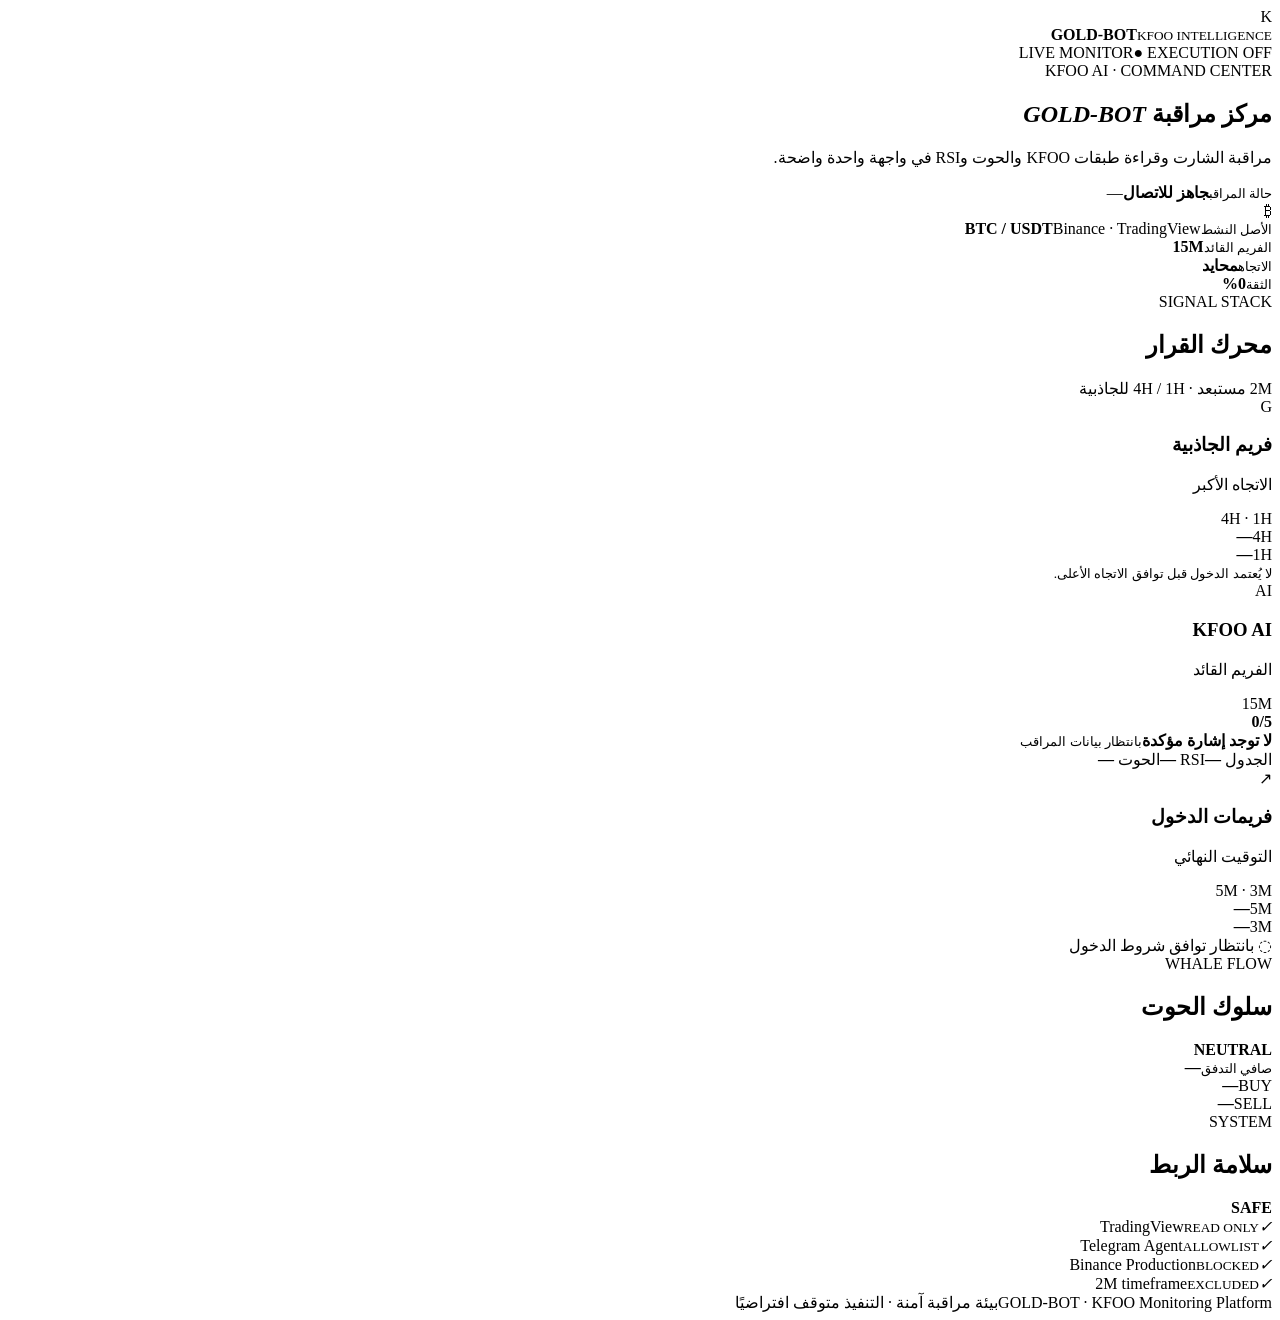
==== index.html @ 68edff50 "Launch professional GOLD-BOT homepage" ====
<!doctype html><html lang="ar" dir="rtl"><head><meta charset="utf-8"><meta name="viewport" content="width=device-width,initial-scale=1"><meta name="theme-color" content="#070b10"><title>GOLD-BOT | KFOO Command Center</title><link rel="stylesheet" href="style.css"></head><body>
<div class="bg"></div><header class="nav"><div class="brand"><div class="logo">K</div><div><b>GOLD-BOT</b><small>KFOO INTELLIGENCE</small></div></div><div class="nav-right"><span class="live"><i></i> LIVE MONITOR</span><span class="safe">● EXECUTION OFF</span></div></header>
<main>
<section class="intro"><div><span class="kicker">KFOO AI · COMMAND CENTER</span><h1>مركز مراقبة <em>GOLD-BOT</em></h1><p>مراقبة الشارت وقراءة طبقات KFOO والحوت وRSI في واجهة واحدة واضحة.</p></div><div class="clock"><small>حالة المراقب</small><strong id="agent">جاهز للاتصال</strong><span id="time">—</span></div></section>
<section class="market"><div class="asset"><span class="btc">₿</span><div><small>الأصل النشط</small><strong>BTC / USDT</strong><span>Binance · TradingView</span></div></div><div><small>الفريم القائد</small><strong>15M</strong></div><div><small>الاتجاه</small><strong class="green">محايد</strong></div><div><small>الثقة</small><strong>0%</strong></div></section>
<div class="section-title"><div><span class="kicker">SIGNAL STACK</span><h2>محرك القرار</h2></div><span>2M مستبعد · 4H / 1H للجاذبية</span></div>
<section class="grid">
<article class="card gravity"><div class="card-top"><div class="badge gold">G</div><div><h3>فريم الجاذبية</h3><p>الاتجاه الأكبر</p></div><label>4H · 1H</label></div><div class="duo"><div><span>4H</span><b>—</b></div><div><span>1H</span><b>—</b></div></div><div class="line"><i></i></div><small class="note">لا يُعتمد الدخول قبل توافق الاتجاه الأعلى.</small></article>
<article class="card kfoo"><div class="card-top"><div class="badge violet">AI</div><div><h3>KFOO AI</h3><p>الفريم القائد</p></div><label>15M</label></div><div class="score"><b>0<span>/5</span></b><div><strong>لا توجد إشارة مؤكدة</strong><small>بانتظار بيانات المراقب</small></div></div><div class="chips"><span>الجدول <b>—</b></span><span>RSI <b>—</b></span><span>الحوت <b>—</b></span></div></article>
<article class="card entry"><div class="card-top"><div class="badge greenbg">↗</div><div><h3>فريمات الدخول</h3><p>التوقيت النهائي</p></div><label>5M · 3M</label></div><div class="duo"><div><span>5M</span><b>—</b></div><div><span>3M</span><b>—</b></div></div><div class="waiting">◌ بانتظار توافق شروط الدخول</div></article>
</section>
<section class="bottom"><article class="panel"><div class="panel-head"><div><span class="kicker">WHALE FLOW</span><h2>سلوك الحوت</h2></div><b class="neutral">NEUTRAL</b></div><div class="flowbox"><div><small>صافي التدفق</small><strong>—</strong></div><div class="flowbar"><span></span></div></div><div class="buy-sell"><div><span>BUY</span><b>—</b></div><div><span>SELL</span><b>—</b></div></div></article>
<article class="panel"><div class="panel-head"><div><span class="kicker">SYSTEM</span><h2>سلامة الربط</h2></div><b class="safe2">SAFE</b></div><div class="systems"><div><i>✓</i><span>TradingView</span><small>READ ONLY</small></div><div><i>✓</i><span>Telegram Agent</span><small>ALLOWLIST</small></div><div><i>✓</i><span>Binance Production</span><small>BLOCKED</small></div><div><i>✓</i><span>2M timeframe</span><small>EXCLUDED</small></div></div></article></section>
</main><footer><span>GOLD-BOT · KFOO Monitoring Platform</span><span>بيئة مراقبة آمنة · التنفيذ متوقف افتراضيًا</span></footer><script src="app.js"></script></body></html>
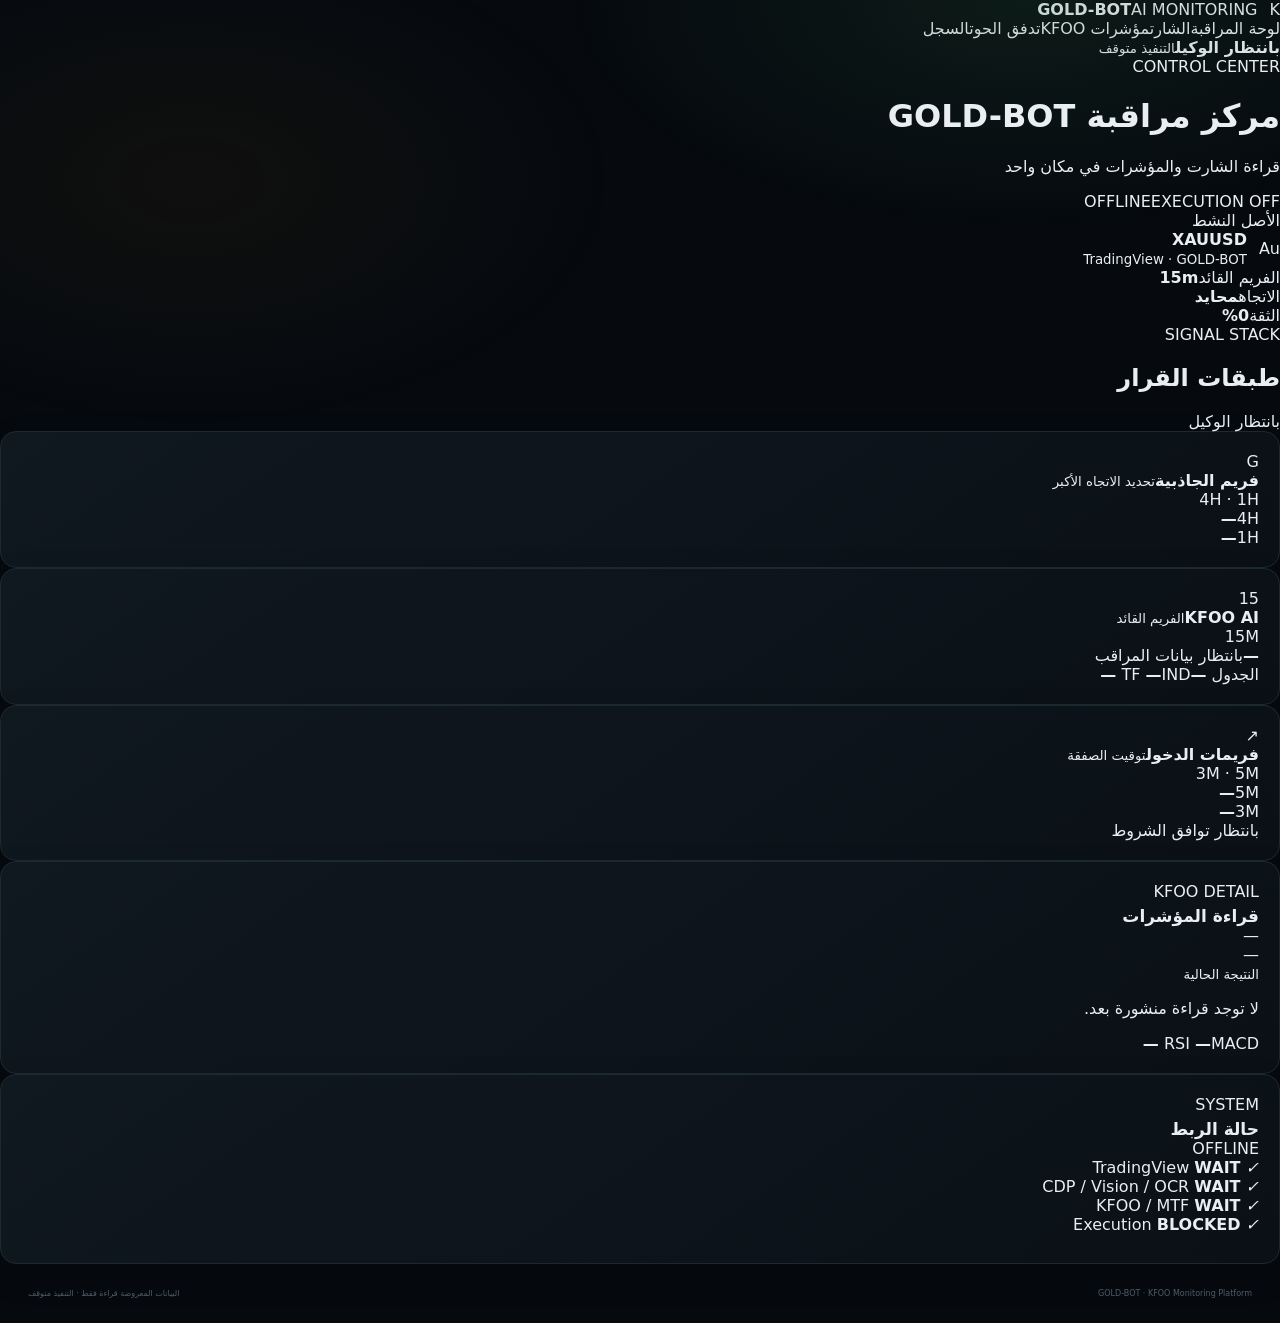
==== commit 6943996f: "fix: connect live GOLD-BOT page to monitor state" ====
--- a/index.html
+++ b/index.html
@@ -1,14 +1,37 @@
-<!doctype html><html lang="ar" dir="rtl"><head><meta charset="utf-8"><meta name="viewport" content="width=device-width,initial-scale=1"><meta name="theme-color" content="#070b10"><title>GOLD-BOT | KFOO Command Center</title><link rel="stylesheet" href="style.css"></head><body>
-<div class="bg"></div><header class="nav"><div class="brand"><div class="logo">K</div><div><b>GOLD-BOT</b><small>KFOO INTELLIGENCE</small></div></div><div class="nav-right"><span class="live"><i></i> LIVE MONITOR</span><span class="safe">● EXECUTION OFF</span></div></header>
-<main>
-<section class="intro"><div><span class="kicker">KFOO AI · COMMAND CENTER</span><h1>مركز مراقبة <em>GOLD-BOT</em></h1><p>مراقبة الشارت وقراءة طبقات KFOO والحوت وRSI في واجهة واحدة واضحة.</p></div><div class="clock"><small>حالة المراقب</small><strong id="agent">جاهز للاتصال</strong><span id="time">—</span></div></section>
-<section class="market"><div class="asset"><span class="btc">₿</span><div><small>الأصل النشط</small><strong>BTC / USDT</strong><span>Binance · TradingView</span></div></div><div><small>الفريم القائد</small><strong>15M</strong></div><div><small>الاتجاه</small><strong class="green">محايد</strong></div><div><small>الثقة</small><strong>0%</strong></div></section>
-<div class="section-title"><div><span class="kicker">SIGNAL STACK</span><h2>محرك القرار</h2></div><span>2M مستبعد · 4H / 1H للجاذبية</span></div>
-<section class="grid">
-<article class="card gravity"><div class="card-top"><div class="badge gold">G</div><div><h3>فريم الجاذبية</h3><p>الاتجاه الأكبر</p></div><label>4H · 1H</label></div><div class="duo"><div><span>4H</span><b>—</b></div><div><span>1H</span><b>—</b></div></div><div class="line"><i></i></div><small class="note">لا يُعتمد الدخول قبل توافق الاتجاه الأعلى.</small></article>
-<article class="card kfoo"><div class="card-top"><div class="badge violet">AI</div><div><h3>KFOO AI</h3><p>الفريم القائد</p></div><label>15M</label></div><div class="score"><b>0<span>/5</span></b><div><strong>لا توجد إشارة مؤكدة</strong><small>بانتظار بيانات المراقب</small></div></div><div class="chips"><span>الجدول <b>—</b></span><span>RSI <b>—</b></span><span>الحوت <b>—</b></span></div></article>
-<article class="card entry"><div class="card-top"><div class="badge greenbg">↗</div><div><h3>فريمات الدخول</h3><p>التوقيت النهائي</p></div><label>5M · 3M</label></div><div class="duo"><div><span>5M</span><b>—</b></div><div><span>3M</span><b>—</b></div></div><div class="waiting">◌ بانتظار توافق شروط الدخول</div></article>
+<!doctype html>
+<html lang="ar" dir="rtl">
+<head>
+<meta charset="utf-8"><meta name="viewport" content="width=device-width,initial-scale=1">
+<meta name="theme-color" content="#070b12"><title>GOLD-BOT | مركز المراقبة</title>
+<link rel="stylesheet" href="style.css">
+</head>
+<body>
+<div class="shell">
+<aside class="sidebar">
+  <div class="brand"><div class="brand-mark">K</div><div><strong>GOLD-BOT</strong><span>AI MONITORING</span></div></div>
+  <nav><a class="active">لوحة المراقبة</a><a>الشارت</a><a>مؤشرات KFOO</a><a>تدفق الحوت</a><a>السجل</a></nav>
+  <div class="side-status"><span class="dot"></span><div><b id="agentState">بانتظار الوكيل</b><small id="agentMode">التنفيذ متوقف</small></div></div>
+</aside>
+<main class="content">
+<header class="topbar"><div><span class="eyebrow">CONTROL CENTER</span><h1>مركز مراقبة GOLD-BOT</h1><p>قراءة الشارت والمؤشرات في مكان واحد</p></div>
+<div class="top-actions"><span class="live-pill"><i></i> <span id="status">OFFLINE</span></span><span class="safe-pill">EXECUTION OFF</span></div></header>
+<section class="hero">
+ <div><span class="label">الأصل النشط</span><div class="asset"><span class="coin">Au</span><div><strong id="symbol">XAUUSD</strong><small>TradingView · GOLD-BOT</small></div></div></div>
+ <div class="hero-stat"><span>الفريم القائد</span><strong id="timeframe">15m</strong></div>
+ <div class="hero-stat"><span>الاتجاه</span><strong id="direction">محايد</strong></div>
+ <div class="hero-stat"><span>الثقة</span><strong id="confidence">0%</strong></div>
 </section>
-<section class="bottom"><article class="panel"><div class="panel-head"><div><span class="kicker">WHALE FLOW</span><h2>سلوك الحوت</h2></div><b class="neutral">NEUTRAL</b></div><div class="flowbox"><div><small>صافي التدفق</small><strong>—</strong></div><div class="flowbar"><span></span></div></div><div class="buy-sell"><div><span>BUY</span><b>—</b></div><div><span>SELL</span><b>—</b></div></div></article>
-<article class="panel"><div class="panel-head"><div><span class="kicker">SYSTEM</span><h2>سلامة الربط</h2></div><b class="safe2">SAFE</b></div><div class="systems"><div><i>✓</i><span>TradingView</span><small>READ ONLY</small></div><div><i>✓</i><span>Telegram Agent</span><small>ALLOWLIST</small></div><div><i>✓</i><span>Binance Production</span><small>BLOCKED</small></div><div><i>✓</i><span>2M timeframe</span><small>EXCLUDED</small></div></div></article></section>
-</main><footer><span>GOLD-BOT · KFOO Monitoring Platform</span><span>بيئة مراقبة آمنة · التنفيذ متوقف افتراضيًا</span></footer><script src="app.js"></script></body></html>+<div class="section-head"><div><span class="eyebrow">SIGNAL STACK</span><h2>طبقات القرار</h2></div><span class="updated" id="updated">بانتظار الوكيل</span></div>
+<section class="cards">
+ <article class="card gravity"><div class="card-head"><div><span class="icon">G</span><div><b>فريم الجاذبية</b><small>تحديد الاتجاه الأكبر</small></div></div><span class="tag">4H · 1H</span></div><div class="frames"><div><span>4H</span><b id="g4">—</b></div><div><span>1H</span><b id="g1">—</b></div></div><div class="bar"><i id="gravityBar"></i></div></article>
+ <article class="card"><div class="card-head"><div><span class="icon">15</span><div><b>KFOO AI</b><small>الفريم القائد</small></div></div><span class="tag">15M</span></div><div class="signal-row"><strong id="kfoo">—</strong><span id="kfooText">بانتظار بيانات المراقب</span></div><div class="mini-grid"><span>الجدول <b id="table">—</b></span><span>TF <b id="tfAgg">—</b></span><span>IND <b id="indAgg">—</b></span></div></article>
+ <article class="card"><div class="card-head"><div><span class="icon">↗</span><div><b>فريمات الدخول</b><small>توقيت الصفقة</small></div></div><span class="tag">3M · 5M</span></div><div class="entry"><div><span>5M</span><b id="e5">—</b></div><div><span>3M</span><b id="e3">—</b></div></div><div class="gate" id="gate">بانتظار توافق الشروط</div></article>
+</section>
+<section class="lower">
+ <article class="panel"><div class="section-head compact"><div><span class="eyebrow">KFOO DETAIL</span><h2>قراءة المؤشرات</h2></div><span class="flow" id="activeKfoo">—</span></div><div class="flow-main"><div class="flow-number" id="signalScore">—</div><div><small>النتيجة الحالية</small><p id="reasons">لا توجد قراءة منشورة بعد.</p></div></div><div class="split"><span>RSI <b id="rsi">—</b></span><span>MACD <b id="macd">—</b></span></div></article>
+ <article class="panel"><div class="section-head compact"><div><span class="eyebrow">SYSTEM</span><h2>حالة الربط</h2></div><span class="connected" id="connection">OFFLINE</span></div><div class="checks"><div><i>✓</i> TradingView <b id="tv">WAIT</b></div><div><i>✓</i> CDP / Vision / OCR <b id="vision">WAIT</b></div><div><i>✓</i> KFOO / MTF <b id="kfooState">WAIT</b></div><div><i>✓</i> Execution <b>BLOCKED</b></div></div></article>
+</section>
+<footer>GOLD-BOT · KFOO Monitoring Platform <span>البيانات المعروضة قراءة فقط · التنفيذ متوقف</span></footer>
+</main></div>
+<script src="app.js"></script>
+</body></html>
--- a/style.css
+++ b/style.css
@@ -0,0 +1 @@
+*{box-sizing:border-box}body{margin:0;background:#060a0f;color:#e9eef2;font-family:system-ui,-apple-system,"Segoe UI",Tahoma,Arial,sans-serif}body:before{content:"";position:fixed;inset:0;background:radial-gradient(700px 350px at 80% 0%,rgba(48,105,67,.18),transparent 65%),radial-gradient(600px 350px at 15% 20%,rgba(92,62,18,.12),transparent 70%);pointer-events:none}.nav,main,footer{position:relative;max-width:1320px;margin:auto}.nav{height:82px;display:flex;align-items:center;justify-content:space-between;padding:0 28px;border-bottom:1px solid #1a232b}.brand{display:flex;align-items:center;gap:12px}.logo{width:43px;height:43px;border:1px solid #b89042;border-radius:12px;display:grid;place-items:center;font:700 24px Georgia;color:#e2b75f;box-shadow:0 0 25px #8a64201c}.brand b{display:block;letter-spacing:1.5px}.brand small{display:block;color:#6f7c86;font-size:8px;letter-spacing:2px;margin-top:3px}.nav-right{display:flex;gap:9px}.live,.safe{border:1px solid #27343d;border-radius:30px;padding:9px 13px;font-size:10px;color:#91a0aa}.live i{display:inline-block;width:7px;height:7px;border-radius:50%;background:#3dd68a;box-shadow:0 0 10px #3dd68a;margin-left:6px}.safe{color:#d7ae5d;border-color:#4a3921;background:#11100b}.intro{display:flex;justify-content:space-between;align-items:end;padding:62px 28px 35px}.kicker{font-size:9px;letter-spacing:2px;color:#8d9aa3}.intro h1{font-size:38px;line-height:1.2;margin:10px 0 8px}.intro h1 em{font-style:normal;color:#d8ad58}.intro p{margin:0;color:#71808a;font-size:12px}.clock{min-width:190px;padding:14px 17px;border:1px solid #1e2a31;background:#0b1117;border-radius:14px}.clock small,.clock span{display:block;color:#66747e;font-size:9px}.clock strong{display:block;color:#4bd68d;font-size:12px;margin:5px 0}.market{display:grid;grid-template-columns:2fr repeat(3,1fr);border:1px solid #1e2a31;border-radius:17px;overflow:hidden;background:#10171d}.market>div{padding:20px 22px;border-left:1px solid #1e2a31}.market small{display:block;color:#6b7882;font-size:9px;margin-bottom:7px}.market strong{font-size:20px}.asset{display:flex;align-items:center;gap:12px}.asset strong{display:block}.asset span:last-child{display:block;color:#63717b;font-size:9px;margin-top:3px}.btc{width:38px;height:38px;border-radius:50%;background:#1a211c;display:grid;place-items:center;color:#e0b55d}.green{color:#44d58d}.section-title{display:flex;justify-content:space-between;align-items:end;margin:35px 2px 13px}.section-title h2,.panel h2{margin:5px 0 0;font-size:17px}.section-title>span{font-size:9px;color:#67757f}.grid{display:grid;grid-template-columns:repeat(3,1fr);gap:14px}.card,.panel{background:linear-gradient(145deg,#101820,#0a1016);border:1px solid #1d2931;border-radius:16px;padding:20px;box-shadow:0 12px 35px #0000001c}.card-top{display:flex;align-items:center;gap:11px}.card-top>div:nth-child(2){flex:1}.card-top h3{font-size:13px;margin:0}.card-top p{font-size:9px;color:#66747e;margin:4px 0 0}.card-top label{font-size:9px;color:#77848d;border:1px solid #26333b;padding:5px 8px;border-radius:20px}.badge{width:38px;height:38px;border-radius:11px;display:grid;place-items:center;font-weight:800;font-size:11px}.gold{background:#241d10;color:#dfb65e}.violet{background:#1d1728;color:#bd8df4}.greenbg{background:#11251b;color:#48d78e}.duo{display:grid;grid-template-columns:1fr 1fr;gap:9px;margin:22px 0 15px}.duo div{background:#080d12;border:1px solid #18242b;border-radius:11px;padding:14px}.duo span{display:block;color:#64727c;font-size:9px}.duo b{display:block;font-size:17px;margin-top:4px}.line{height:4px;background:#172229;border-radius:10px}.line i{display:block;width:0;height:100%;background:#43d58b;border-radius:10px}.note{display:block;color:#65737d;font-size:9px;margin-top:13px}.score{display:flex;align-items:center;gap:13px;margin:23px 0 16px}.score>b{font-size:29px;color:#d9ad58}.score>b span{font-size:13px;color:#7c6a45}.score strong{display:block;font-size:10px}.score small{display:block;color:#65727b;font-size:9px;margin-top:4px}.chips{display:grid;grid-template-columns:repeat(3,1fr);gap:6px}.chips span{padding:9px 4px;text-align:center;background:#080d12;border:1px solid #18242b;border-radius:9px;color:#697680;font-size:8px}.chips b{display:block;color:#dbe1e5;font-size:10px;margin-top:4px}.waiting{border-top:1px solid #1a252c;padding-top:13px;color:#6b7881;font-size:9px}.bottom{display:grid;grid-template-columns:1.25fr 1fr;gap:14px;margin-top:14px}.panel{min-height:190px}.panel-head{display:flex;justify-content:space-between;align-items:end}.neutral,.safe2{font-size:9px;color:#9b8a63}.safe2{color:#43d58d}.flowbox{display:flex;align-items:center;gap:20px;margin:24px 0 17px}.flowbox small{display:block;color:#67747e;font-size:9px}.flowbox strong{display:block;font-size:29px;color:#d8ad58;margin-top:3px}.flowbar{height:8px;flex:1;background:#152129;border-radius:10px}.flowbar span{display:block;width:50%;height:100%;background:#5e6670;border-radius:10px}.buy-sell{display:flex;gap:8px}.buy-sell div{flex:1;background:#080d12;border:1px solid #18242b;border-radius:10px;padding:11px;font-size:9px;color:#697680}.buy-sell b{float:left;color:#dce3e7}.systems{display:grid;grid-template-columns:1fr 1fr;gap:4px 18px;margin-top:18px}.systems div{display:flex;align-items:center;gap:8px;padding:10px 0;border-bottom:1px solid #18232a;font-size:10px}.systems i{font-style:normal;color:#42d58c}.systems span{flex:1}.systems small{font-size:7px;color:#62707a}footer{display:flex;justify-content:space-between;padding:25px 28px;color:#4e5c65;font-size:8px}@media(max-width:800px){.nav{padding:0 16px}.nav-right .live{display:none}.intro{padding:38px 16px 25px;display:block}.intro h1{font-size:29px}.clock{margin-top:18px}.market{grid-template-columns:1fr 1fr}.asset{grid-column:1/-1}.market>div{border-bottom:1px solid #1e2a31}.grid,.bottom{grid-template-columns:1fr}.section-title{margin:27px 2px 12px}.section-title>span{display:none}main{padding:0 12px}.nav{margin:0}.systems{grid-template-columns:1fr}footer{display:block;padding:20px 12px}footer span{display:block;margin:4px 0}}
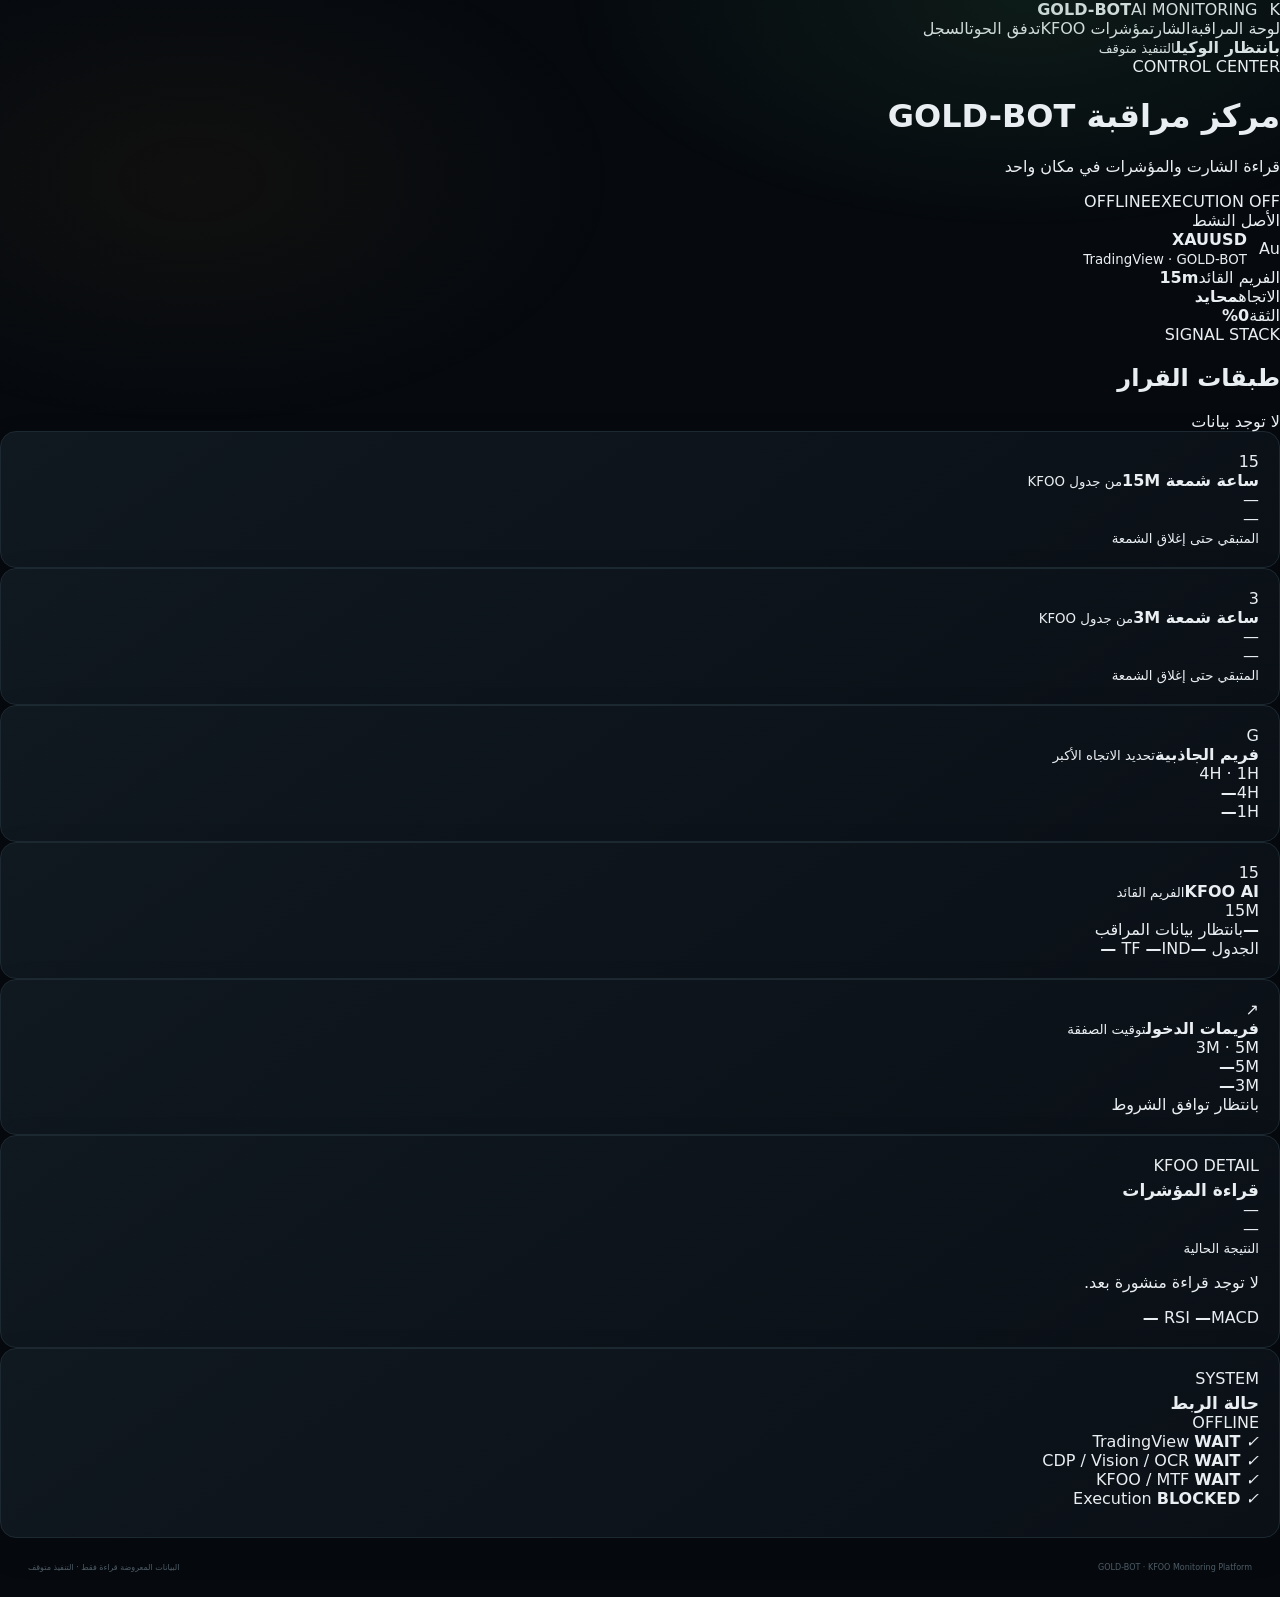
==== commit 79ad2f9a: "feat: add candle timing cards" ====
--- a/index.html
+++ b/index.html
@@ -22,6 +22,12 @@
  <div class="hero-stat"><span>الثقة</span><strong id="confidence">0%</strong></div>
 </section>
 <div class="section-head"><div><span class="eyebrow">SIGNAL STACK</span><h2>طبقات القرار</h2></div><span class="updated" id="updated">بانتظار الوكيل</span></div>
+
+<section class="cards timing-clocks">
+ <article class="card"><div class="card-head"><div><span class="icon">15</span><div><b>ساعة شمعة 15M</b><small>من جدول KFOO</small></div></div><span class="tag" id="clock15Source">—</span></div><div class="flow-main"><div class="flow-number" id="clock15">—</div><div><small>المتبقي حتى إغلاق الشمعة</small></div></div></article>
+ <article class="card"><div class="card-head"><div><span class="icon">3</span><div><b>ساعة شمعة 3M</b><small>من جدول KFOO</small></div></div><span class="tag" id="clock3Source">—</span></div><div class="flow-main"><div class="flow-number" id="clock3">—</div><div><small>المتبقي حتى إغلاق الشمعة</small></div></div></article>
+</section>
+
 <section class="cards">
  <article class="card gravity"><div class="card-head"><div><span class="icon">G</span><div><b>فريم الجاذبية</b><small>تحديد الاتجاه الأكبر</small></div></div><span class="tag">4H · 1H</span></div><div class="frames"><div><span>4H</span><b id="g4">—</b></div><div><span>1H</span><b id="g1">—</b></div></div><div class="bar"><i id="gravityBar"></i></div></article>
  <article class="card"><div class="card-head"><div><span class="icon">15</span><div><b>KFOO AI</b><small>الفريم القائد</small></div></div><span class="tag">15M</span></div><div class="signal-row"><strong id="kfoo">—</strong><span id="kfooText">بانتظار بيانات المراقب</span></div><div class="mini-grid"><span>الجدول <b id="table">—</b></span><span>TF <b id="tfAgg">—</b></span><span>IND <b id="indAgg">—</b></span></div></article>
